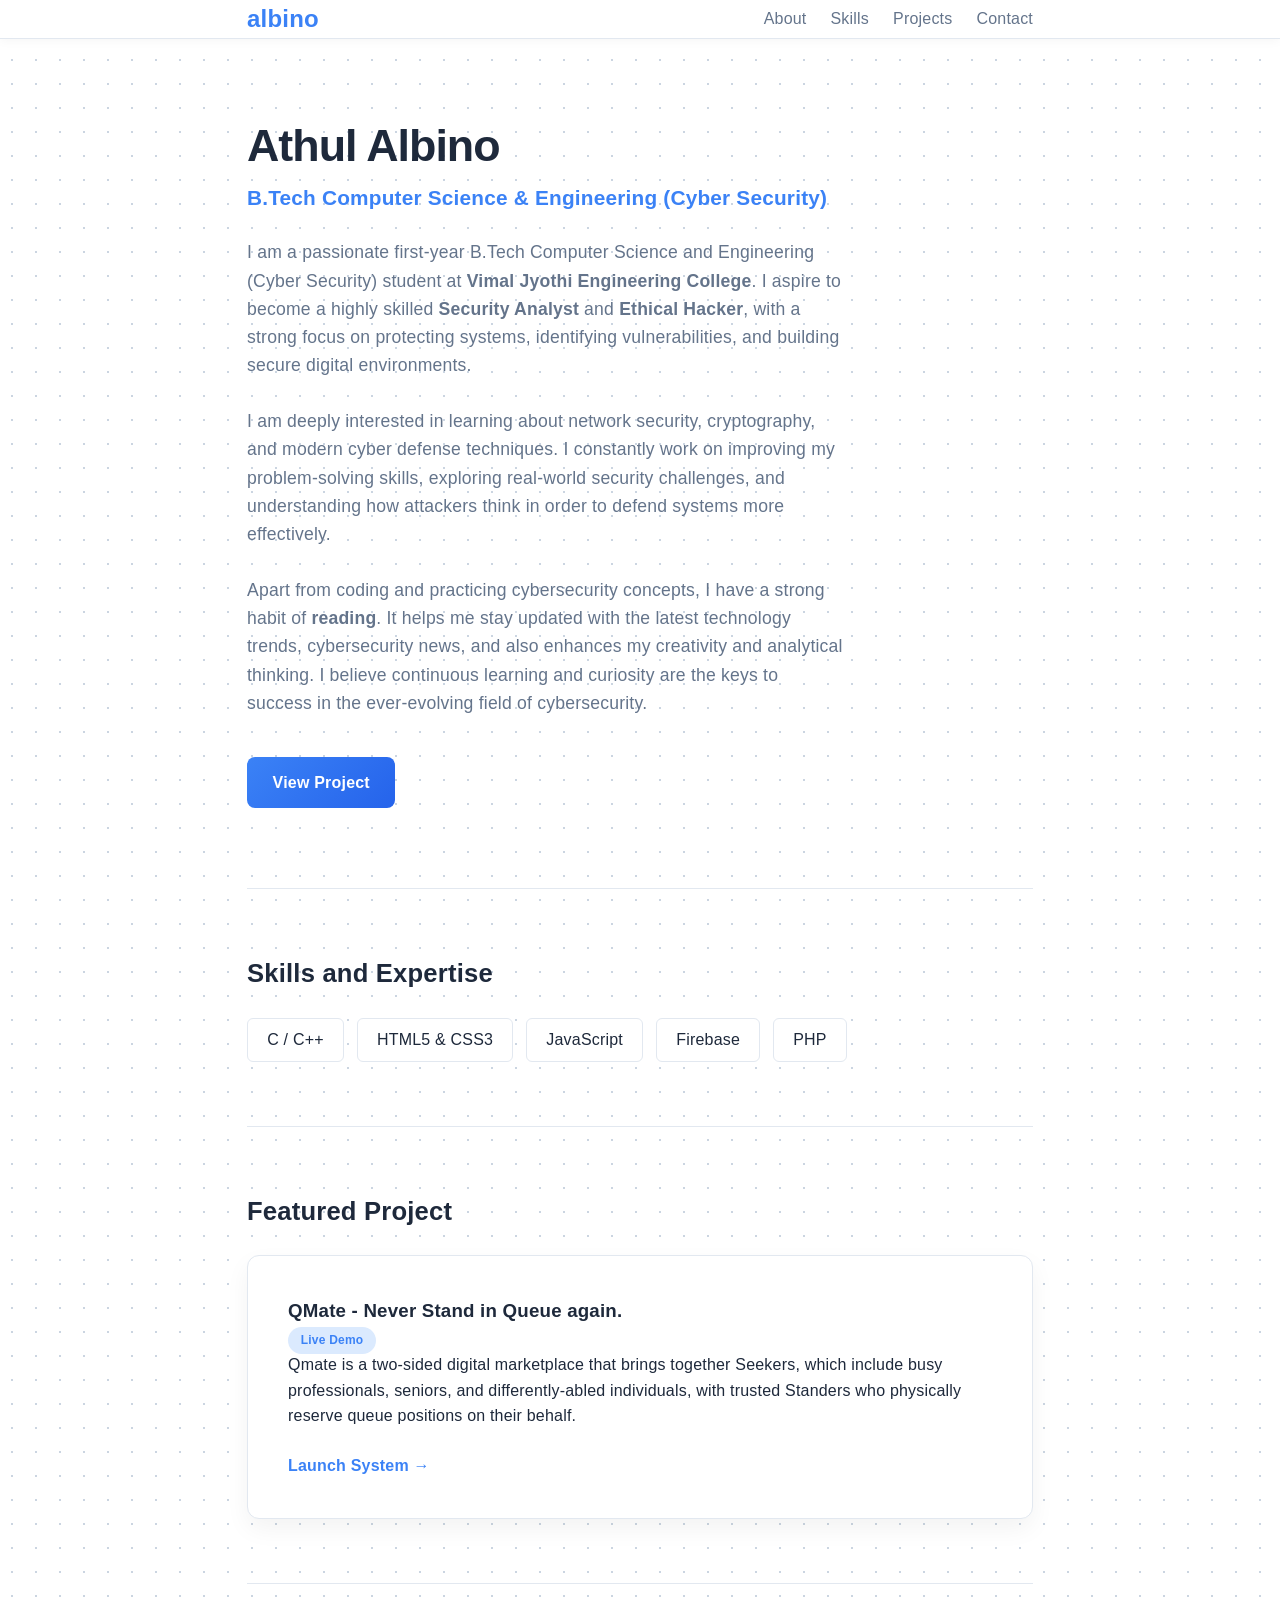
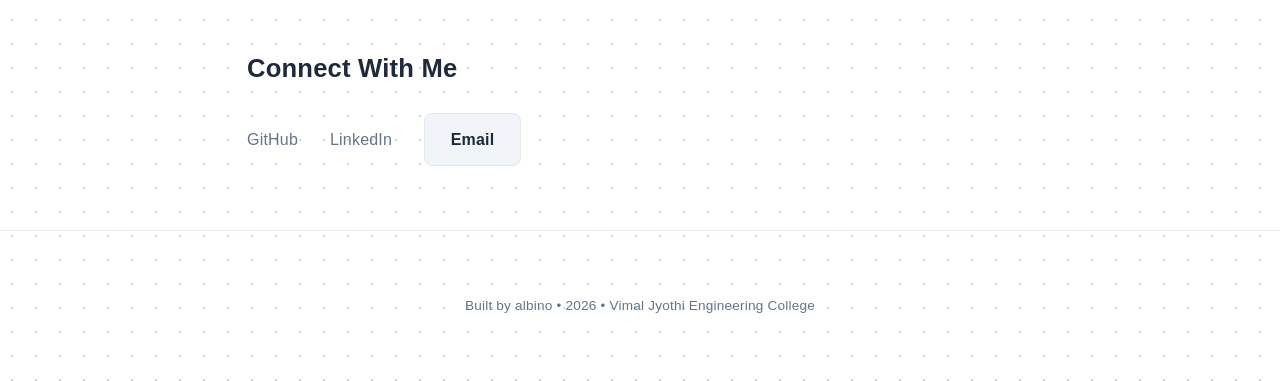
==== index.html @ cb279589 "portfolio updated" ====
<!DOCTYPE html>
<html lang="en">
<head>
    <meta charset="UTF-8">
    <meta name="viewport" content="width=device-width, initial-scale=1.0">
    <title>Portfolio</title>
    <link rel="stylesheet" href="style.css?v=1.3">
</head>
<body>
    <header>
        <nav class="container">
            <div class="logo">albino</div>
            <ul class="nav-links">
                <li><a href="#about">About</a></li>
                <li><a href="#skills">Skills</a></li>
                <li><a href="#projects">Projects</a></li>
                <li><a href="#contact">Contact</a></li>
            </ul>
        </nav>
    </header>

    <main class="container">
        <section id="about" class="hero">
            <div class="hero-content">
                <h1>Athul Albino</h1>
                <p class="tagline">B.Tech Computer Science & Engineering (Cyber Security)</p>
                <p class="description">
                    I am a passionate first-year B.Tech Computer Science and Engineering (Cyber Security) student at <strong>Vimal Jyothi Engineering College</strong>.
                    I aspire to become a highly skilled <strong>Security Analyst</strong> and <strong>Ethical Hacker</strong>, with a strong focus on protecting systems, identifying vulnerabilities, and building secure digital environments.
                    <br><br>
                    I am deeply interested in learning about network security, cryptography, and modern cyber defense techniques. 
                    I constantly work on improving my problem-solving skills, exploring real-world security challenges, and understanding how attackers think in order to defend systems more effectively.
                    <br><br>
                    Apart from coding and practicing cybersecurity concepts, I have a strong habit of <strong>reading</strong>. It helps me stay updated with the latest technology trends, cybersecurity news, and also enhances my creativity and analytical thinking. 
                    I believe continuous learning and curiosity are the keys to success in the ever-evolving field of cybersecurity.
                </p>
                <div class="hero-btns">
                    <a href="#projects" class="btn-main">View Project</a>
                </div>
            </div>
        </section>

        <section id="skills" class="section">
            <h2 class="section-title">Skills and Expertise</h2>
            <div class="skills-container">
                <span class="skill-tag">C / C++</span>
                <span class="skill-tag">HTML5 & CSS3</span>
                <span class="skill-tag">JavaScript</span>
                <span class="skill-tag">Firebase</span>
                <span class="skill-tag">PHP</span>
            </div>
        </section>

        <section id="projects" class="section">
            <h2 class="section-title">Featured Project</h2>
            <div class="project-card">
                <div class="project-header">
                    <h3>QMate - Never Stand in Queue again.</h3>
                    <span class="status-badge">Live Demo</span>
                </div>
                <p>Qmate is a two-sided digital marketplace that brings together Seekers, which include busy professionals, seniors, and differently-abled individuals, with trusted Standers who physically reserve queue positions on their behalf.</p>
                <div class="project-links">
                    <a href="https://qmateapp1.web.app" target="_blank" class="text-link">Launch System &rarr;</a>
                </div>
            </div>
        </section>

        <section id="contact" class="section">
            <h2 class="section-title">Connect With Me</h2>
            <div class="contact-bar">
                <a href="https://github.com/athul-albino" target="_blank" class="contact-item">GitHub</a>
                <a href="https://www.linkedin.com/in/athul-albino-01630037b/" target="_blank" class="contact-item">LinkedIn</a>
                <a href="mailto:albinoathul@gmail.com" class="btn-email-small">Email</a>
            </div>
        </section>
    </main>

    <footer>
        <p>Built by albino &bull; 2026 &bull; Vimal Jyothi Engineering College</p>
    </footer>
</body>
</html>
---- style.css ----
:root {
    --primary: #3b82f6; 
    --primary-bg: #ffffff;
    --text-main: #1e293b;
    --text-light: #64748b;
    --border: #e2e8f0;
    --transition-speed: 0.25s;
}

/* Reset */
* {
    margin: 0;
    padding: 0;
    box-sizing: border-box;
}

body {
    font-family: 'Inter', -apple-system, sans-serif;
    background-color: var(--primary-bg);
    background-image: radial-gradient(#cbd5e1 0.8px, transparent 0.8px);
    background-size: 24px 24px;
    color: var(--text-main);
    line-height: 1.6;
    letter-spacing: 0.2px;
    transition: background 0.3s, color 0.3s;
}

/* Layout */
.container {
    max-width: 850px;
    margin: 0 auto;
    padding: 0 2rem; /* Proper spacing for nav and content */
}

/* Header */
header {
    background: rgba(255, 255, 255, 0.95);
    backdrop-filter: blur(8px);
    border-bottom: 1px solid var(--border);
    position: sticky;
    top: 0;
    z-index: 100;
    box-shadow: 0 2px 10px rgba(0,0,0,0.04);
}

nav {
    display: flex;
    justify-content: space-between;
    align-items: center;
    padding: 0.5rem 0;
    gap: 1rem;
}

.logo {
    font-weight: 800;
    font-size: 1.5rem;
    color: var(--primary);
}

/* Nav links */
.nav-links {
    list-style: none;
    display: flex;
    gap: 1.5rem;
}

.nav-links a {
    text-decoration: none;
    color: var(--text-light);
    font-weight: 500;
    transition: all var(--transition-speed);
}

.nav-links a:hover {
    color: var(--primary);
}

/* Hero */
.hero {
    padding: 5rem 0;
}

h1 {
    font-size: 2.8rem;
    margin-bottom: 0.5rem;
    letter-spacing: -1px;
    line-height: 1.2;
}

.tagline {
    font-size: 1.3rem;
    color: var(--primary);
    font-weight: 600;
    margin-bottom: 1.5rem;
}

.description {
    color: var(--text-light);
    font-size: 1.1rem;
    margin-bottom: 2.5rem;
    max-width: 600px;
}

/* Buttons */
.btn-main, .btn-email-small {
    padding: 0.8rem 1.6rem;
    border-radius: 8px;
    text-decoration: none;
    font-weight: 600;
    display: inline-block;
    transition: all var(--transition-speed) ease;
}

.btn-main {
    background: linear-gradient(135deg, #3b82f6, #2563eb);
    color: white;
}

.btn-main:hover {
    background: linear-gradient(135deg, #2563eb, #1d4ed8);
}

.btn-main:active {
    transform: scale(0.97);
}

.btn-email-small {
    background: #f1f5f9;
    color: var(--text-main);
    border: 1px solid var(--border);
}

.btn-email-small:hover {
    background: #e2e8f0;
}

/* Sections */
.section {
    padding: 4rem 0;
    border-top: 1px solid var(--border);
}

.section-title {
    font-size: 1.6rem;
    margin-bottom: 1.5rem;
}

/* Skills */
.skills-container {
    display: flex;
    flex-wrap: wrap;
    gap: 0.8rem;
}

.skill-tag {
    background: white;
    border: 1px solid var(--border);
    padding: 0.5rem 1.2rem;
    border-radius: 6px;
    font-weight: 500;
    display: inline-block;
    transition: all var(--transition-speed);
}

.skill-tag:hover {
    border-color: var(--primary);
    color: var(--primary);
}

/* Project Card */
.project-card {
    background: white;
    padding: 2.5rem;
    border: 1px solid var(--border);
    border-radius: 12px;
    box-shadow: 0 10px 25px rgba(0,0,0,0.05);
    transition: transform var(--transition-speed), box-shadow var(--transition-speed);
}

.project-card:hover {
    transform: translateY(-4px);
    box-shadow: 0 15px 35px rgba(0,0,0,0.08);
}

/* Status Badge */
.status-badge {
    background: #dbeafe;
    color: var(--primary);
    font-size: 0.75rem;
    font-weight: 700;
    padding: 0.4rem 0.8rem;
    border-radius: 50px;
}

/* Links */
.text-link {
    color: var(--primary);
    text-decoration: none;
    font-weight: bold;
    display: inline-block;
    margin-top: 1.5rem;
}

/* Contact */
.contact-bar {
    display: flex;
    align-items: center;
    gap: 2rem;
    flex-wrap: wrap;
}

.contact-item {
    text-decoration: none;
    color: var(--text-light);
    font-weight: 500;
}

/* Footer */
footer {
    text-align: center;
    padding: 4rem 0;
    border-top: 1px solid var(--border);
    color: var(--text-light);
    font-size: 0.85rem;
}

/* Mobile */
@media (max-width: 600px) {
    .container {
        padding: 0 1.2rem;
    }

    .nav-links {
        display: none;
    }

    .hero {
        padding: 3rem 0;
    }

    .section {
        padding: 2.5rem 0;
    }

    h1 {
        font-size: 2.2rem;
    }

    .project-card {
        padding: 1.8rem;
    }

    .contact-bar {
        flex-direction: column;
        align-items: flex-start;
        gap: 1rem;
    }
}

/* Dark Mode (auto based on system) */
@media (prefers-color-scheme: dark) {
    :root {
        --primary-bg: #0f172a;
        --text-main: #f1f5f9;
        --text-light: #94a3b8;
        --border: #1e293b;
    }

    body {
        background-color: var(--primary-bg);
        background-image: radial-gradient(#1e293b 0.8px, transparent 0.8px);
        color: var(--text-main);
    }

    header,
    .skill-tag,
    .project-card,
    .btn-email-small {
        background: #1b1f2a;
    }

    .btn-email-small {
        border-color: #333;
    }

    .nav-links a,
    .contact-item,
    .description,
    .text-link {
        color: var(--text-light);
    }
}
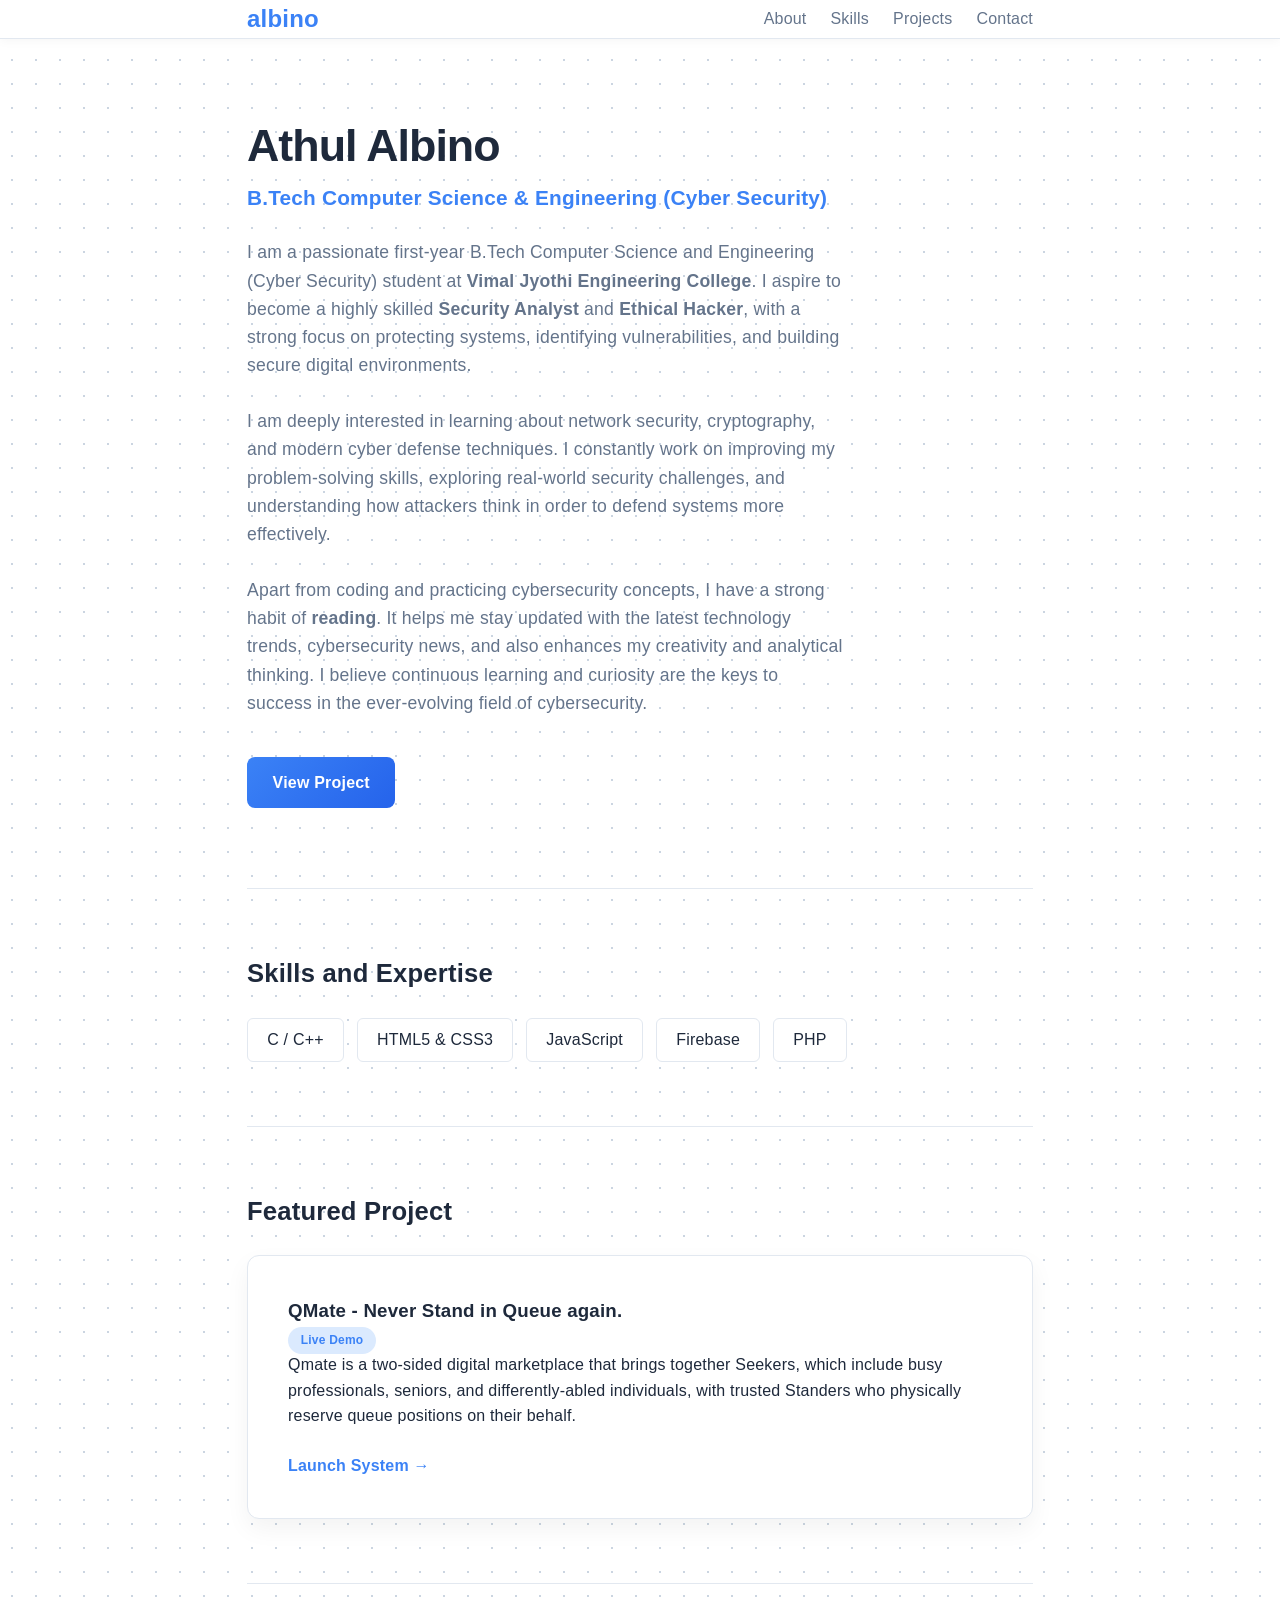
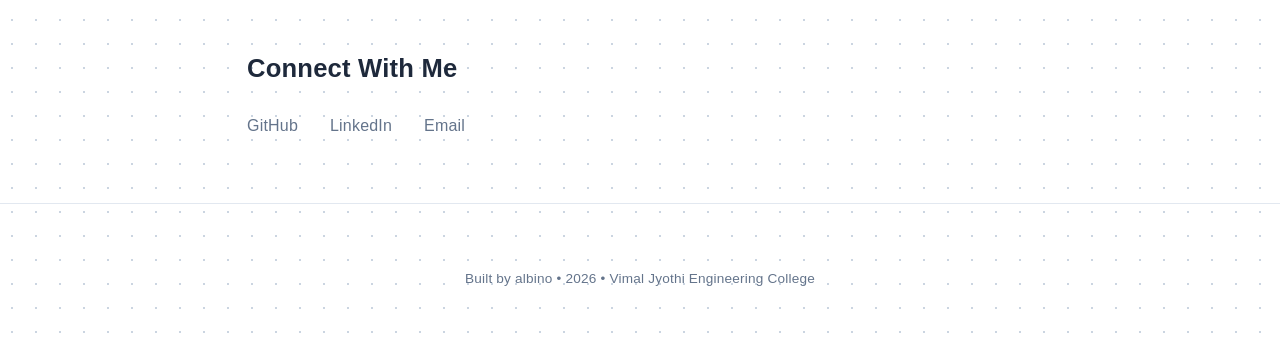
==== commit 7e41d94e: "Update index.html" ====
--- a/index.html
+++ b/index.html
@@ -70,7 +70,7 @@
             <div class="contact-bar">
                 <a href="https://github.com/athul-albino" target="_blank" class="contact-item">GitHub</a>
                 <a href="https://www.linkedin.com/in/athul-albino-01630037b/" target="_blank" class="contact-item">LinkedIn</a>
-                <a href="mailto:albinoathul@gmail.com" class="btn-email-small">Email</a>
+                <a href="mailto:albinoathul@gmail.com" target="_blank" class="contact-item">Email</a>
             </div>
         </section>
     </main>
@@ -79,4 +79,4 @@
         <p>Built by albino &bull; 2026 &bull; Vimal Jyothi Engineering College</p>
     </footer>
 </body>
-</html>+</html>
--- a/style.css
+++ b/style.css
@@ -124,15 +124,7 @@
     transform: scale(0.97);
 }
 
-.btn-email-small {
-    background: #f1f5f9;
-    color: var(--text-main);
-    border: 1px solid var(--border);
-}
-
-.btn-email-small:hover {
-    background: #e2e8f0;
-}
+
 
 /* Sections */
 .section {
@@ -289,4 +281,4 @@
     .text-link {
         color: var(--text-light);
     }
-}+}
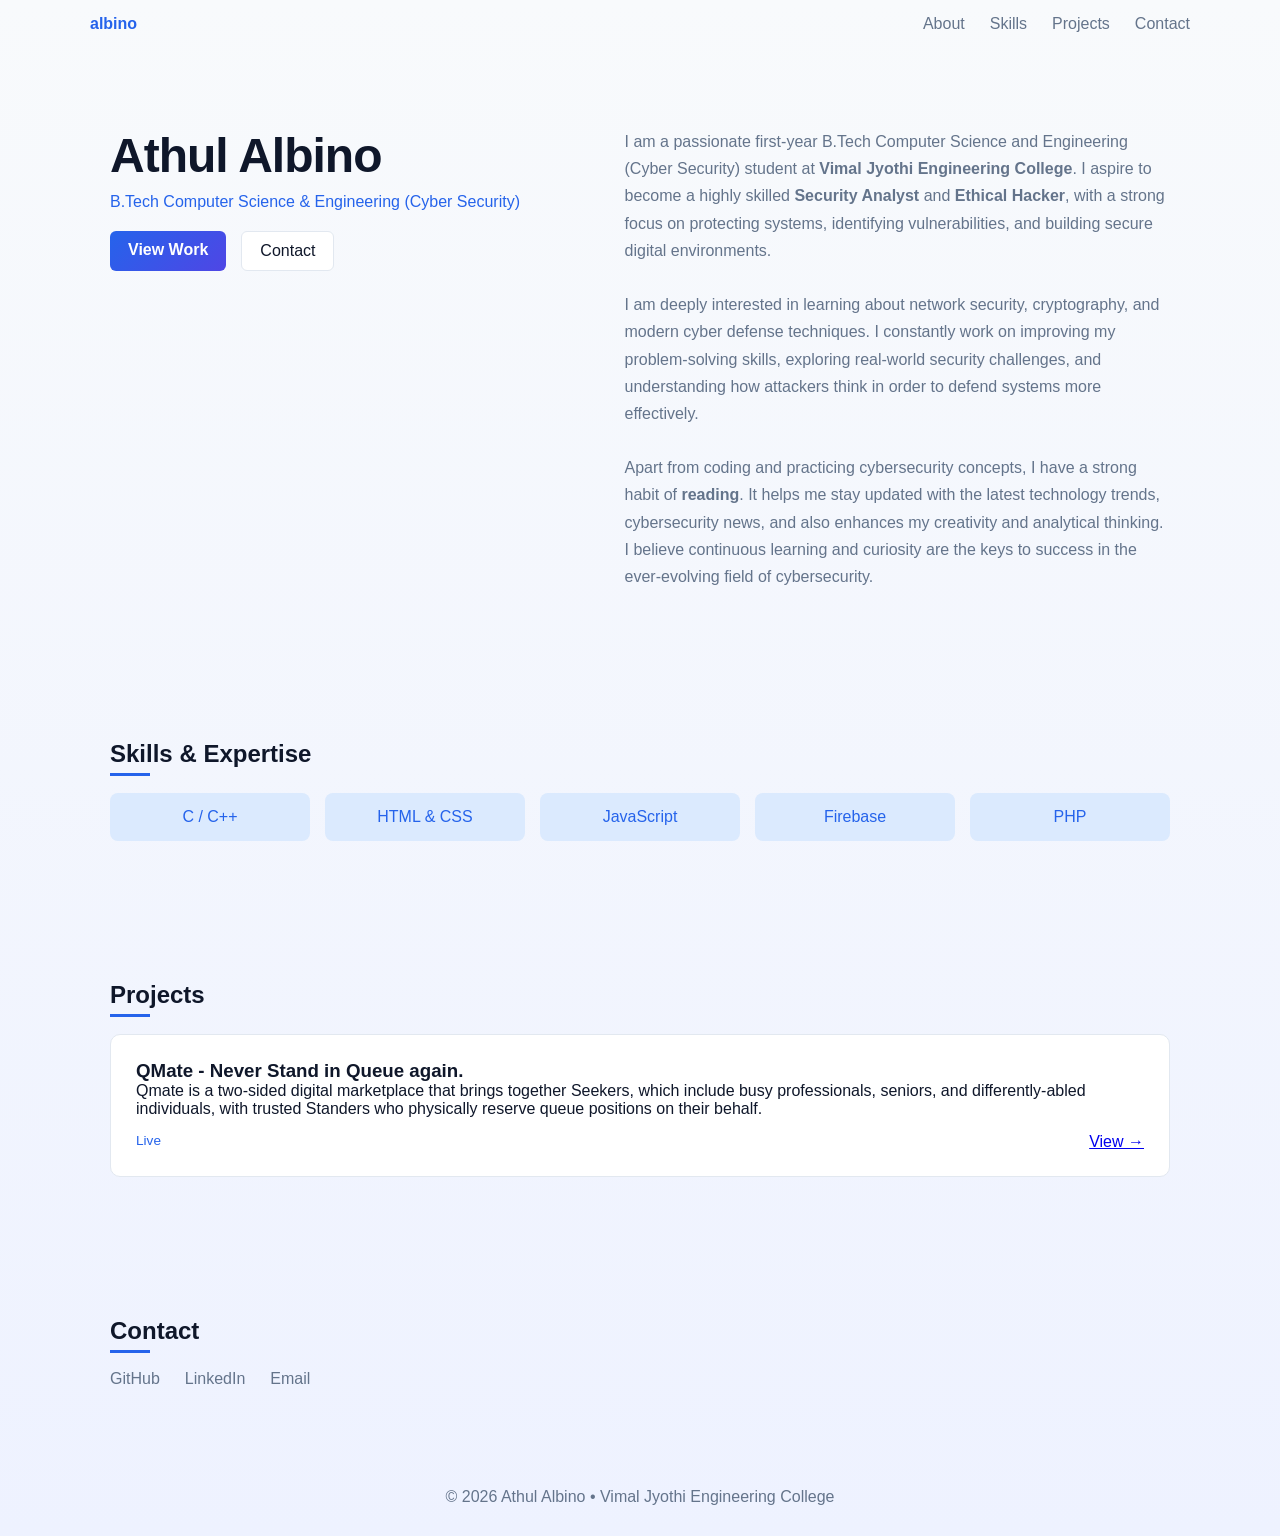
==== commit eb066802: "updated the style:" ====
--- a/index.html
+++ b/index.html
@@ -3,80 +3,113 @@
 <head>
     <meta charset="UTF-8">
     <meta name="viewport" content="width=device-width, initial-scale=1.0">
-    <title>Portfolio</title>
-    <link rel="stylesheet" href="style.css?v=1.3">
+    <title>Athul Albino | Portfolio</title>
+    <link rel="stylesheet" href="style.css">
 </head>
 <body>
-    <header>
-        <nav class="container">
-            <div class="logo">albino</div>
-            <ul class="nav-links">
-                <li><a href="#about">About</a></li>
-                <li><a href="#skills">Skills</a></li>
-                <li><a href="#projects">Projects</a></li>
-                <li><a href="#contact">Contact</a></li>
-            </ul>
-        </nav>
-    </header>
 
-    <main class="container">
-        <section id="about" class="hero">
-            <div class="hero-content">
-                <h1>Athul Albino</h1>
-                <p class="tagline">B.Tech Computer Science & Engineering (Cyber Security)</p>
-                <p class="description">
-                    I am a passionate first-year B.Tech Computer Science and Engineering (Cyber Security) student at <strong>Vimal Jyothi Engineering College</strong>.
-                    I aspire to become a highly skilled <strong>Security Analyst</strong> and <strong>Ethical Hacker</strong>, with a strong focus on protecting systems, identifying vulnerabilities, and building secure digital environments.
-                    <br><br>
-                    I am deeply interested in learning about network security, cryptography, and modern cyber defense techniques. 
-                    I constantly work on improving my problem-solving skills, exploring real-world security challenges, and understanding how attackers think in order to defend systems more effectively.
-                    <br><br>
-                    Apart from coding and practicing cybersecurity concepts, I have a strong habit of <strong>reading</strong>. It helps me stay updated with the latest technology trends, cybersecurity news, and also enhances my creativity and analytical thinking. 
-                    I believe continuous learning and curiosity are the keys to success in the ever-evolving field of cybersecurity.
+<header>
+    <nav class="container nav-bar">
+        <div class="logo">albino</div>
+
+        <ul class="nav-links" id="navLinks">
+            <li><a href="#about">About</a></li>
+            <li><a href="#skills">Skills</a></li>
+            <li><a href="#projects">Projects</a></li>
+            <li><a href="#contact">Contact</a></li>
+        </ul>
+
+        <div class="hamburger" id="hamburger">
+            <span></span>
+            <span></span>
+            <span></span>
+        </div>
+    </nav>
+</header>
+
+<main class="container">
+
+    <!-- HERO -->
+    <section id="about" class="hero-grid">
+        <div class="hero-left">
+            <h1>Athul Albino</h1>
+            <p class="tagline">B.Tech Computer Science & Engineering (Cyber Security)</p>
+
+            <div class="hero-actions">
+                <a href="#projects" class="btn-primary">View Work</a>
+                <a href="#contact" class="btn-secondary">Contact</a>
+            </div>
+        </div>
+
+        <div class="hero-right">
+            <p>
+                I am a passionate first-year B.Tech Computer Science and Engineering (Cyber Security) student at <strong>Vimal Jyothi Engineering College</strong>.
+                I aspire to become a highly skilled <strong>Security Analyst</strong> and <strong>Ethical Hacker</strong>, with a strong focus on protecting systems, identifying vulnerabilities, and building secure digital environments.
+                <br><br>
+                I am deeply interested in learning about network security, cryptography, and modern cyber defense techniques. 
+                I constantly work on improving my problem-solving skills, exploring real-world security challenges, and understanding how attackers think in order to defend systems more effectively.
+                <br><br>
+                Apart from coding and practicing cybersecurity concepts, I have a strong habit of <strong>reading</strong>. It helps me stay updated with the latest technology trends, cybersecurity news, and also enhances my creativity and analytical thinking. 
+                I believe continuous learning and curiosity are the keys to success in the ever-evolving field of cybersecurity.
+            </p>
+        </div>
+    </section>
+
+    <!-- SKILLS -->
+    <section id="skills" class="section">
+        <h2>Skills & Expertise</h2>
+        <div class="skills-grid">
+            <div class="skill-box">C / C++</div>
+            <div class="skill-box">HTML & CSS</div>
+            <div class="skill-box">JavaScript</div>
+            <div class="skill-box">Firebase</div>
+            <div class="skill-box">PHP</div>
+        </div>
+    </section>
+
+    <!-- PROJECT -->
+    <section id="projects" class="section">
+        <h2>Projects</h2>
+
+        <div class="projects-grid">
+            <div class="project-card">
+                <h3>QMate - Never Stand in Queue again.</h3>
+                <p>
+                    Qmate is a two-sided digital marketplace that brings together Seekers, which include busy professionals, seniors, and differently-abled individuals, with trusted Standers who physically reserve queue positions on their behalf.
                 </p>
-                <div class="hero-btns">
-                    <a href="#projects" class="btn-main">View Project</a>
+
+                <div class="project-footer">
+                    <span class="status">Live</span>
+                    <a href="https://qmateapp1.web.app" target="_blank">View →</a>
                 </div>
             </div>
-        </section>
+        </div>
+    </section>
 
-        <section id="skills" class="section">
-            <h2 class="section-title">Skills and Expertise</h2>
-            <div class="skills-container">
-                <span class="skill-tag">C / C++</span>
-                <span class="skill-tag">HTML5 & CSS3</span>
-                <span class="skill-tag">JavaScript</span>
-                <span class="skill-tag">Firebase</span>
-                <span class="skill-tag">PHP</span>
-            </div>
-        </section>
+    <!-- CONTACT -->
+    <section id="contact" class="section">
+        <h2>Contact</h2>
+        <div class="contact-grid">
+            <a href="https://github.com/athul-albino" target="_blank">GitHub</a>
+            <a href="https://www.linkedin.com/in/athul-albino-01630037b/" target="_blank">LinkedIn</a>
+            <a href="mailto:albinoathul@gmail.com">Email</a>
+        </div>
+    </section>
 
-        <section id="projects" class="section">
-            <h2 class="section-title">Featured Project</h2>
-            <div class="project-card">
-                <div class="project-header">
-                    <h3>QMate - Never Stand in Queue again.</h3>
-                    <span class="status-badge">Live Demo</span>
-                </div>
-                <p>Qmate is a two-sided digital marketplace that brings together Seekers, which include busy professionals, seniors, and differently-abled individuals, with trusted Standers who physically reserve queue positions on their behalf.</p>
-                <div class="project-links">
-                    <a href="https://qmateapp1.web.app" target="_blank" class="text-link">Launch System &rarr;</a>
-                </div>
-            </div>
-        </section>
+</main>
 
-        <section id="contact" class="section">
-            <h2 class="section-title">Connect With Me</h2>
-            <div class="contact-bar">
-                <a href="https://github.com/athul-albino" target="_blank" class="contact-item">GitHub</a>
-                <a href="https://www.linkedin.com/in/athul-albino-01630037b/" target="_blank" class="contact-item">LinkedIn</a>
-                <a href="mailto:albinoathul@gmail.com" target="_blank" class="contact-item">Email</a>
-            </div>
-        </section>
-    </main>
+<footer>
+    <p>© 2026 Athul Albino • Vimal Jyothi Engineering College</p>
+</footer>
 
-    <footer>
-        <p>Built by albino &bull; 2026 &bull; Vimal Jyothi Engineering College</p>
-    </footer>
+<script>
+const hamburger = document.getElementById("hamburger");
+const navLinks = document.getElementById("navLinks");
+
+hamburger.addEventListener("click", () => {
+    navLinks.classList.toggle("active");
+});
+</script>
+
 </body>
-</html>
+</html>
--- a/style.css
+++ b/style.css
@@ -1,10 +1,11 @@
 :root {
-    --primary: #3b82f6; 
-    --primary-bg: #ffffff;
-    --text-main: #1e293b;
-    --text-light: #64748b;
+    --primary: #2563eb;
+    --secondary: #4f46e5;
+    --bg: #f8fafc;
+    --card: #ffffff;
+    --text: #0f172a;
+    --muted: #64748b;
     --border: #e2e8f0;
-    --transition-speed: 0.25s;
 }
 
 /* Reset */
@@ -15,270 +16,225 @@
 }
 
 body {
-    font-family: 'Inter', -apple-system, sans-serif;
-    background-color: var(--primary-bg);
-    background-image: radial-gradient(#cbd5e1 0.8px, transparent 0.8px);
-    background-size: 24px 24px;
-    color: var(--text-main);
-    line-height: 1.6;
-    letter-spacing: 0.2px;
-    transition: background 0.3s, color 0.3s;
+    font-family: Arial, sans-serif;
+    background: linear-gradient(to bottom, #f8fafc, #eef2ff);
+    color: var(--text);
 }
 
 /* Layout */
 .container {
-    max-width: 850px;
-    margin: 0 auto;
-    padding: 0 2rem; /* Proper spacing for nav and content */
-}
-
-/* Header */
-header {
-    background: rgba(255, 255, 255, 0.95);
-    backdrop-filter: blur(8px);
-    border-bottom: 1px solid var(--border);
-    position: sticky;
-    top: 0;
-    z-index: 100;
-    box-shadow: 0 2px 10px rgba(0,0,0,0.04);
-}
-
-nav {
+    max-width: 1100px;
+    margin: auto;
+    padding: 0 20px;
+}
+
+/* Navbar */
+.nav-bar {
     display: flex;
     justify-content: space-between;
     align-items: center;
-    padding: 0.5rem 0;
-    gap: 1rem;
+    padding: 15px 0;
 }
 
 .logo {
-    font-weight: 800;
-    font-size: 1.5rem;
-    color: var(--primary);
-}
-
-/* Nav links */
+    font-weight: bold;
+    color: var(--primary);
+}
+
 .nav-links {
+    display: flex;
+    gap: 25px;
     list-style: none;
-    display: flex;
-    gap: 1.5rem;
 }
 
 .nav-links a {
     text-decoration: none;
-    color: var(--text-light);
+    color: var(--muted);
     font-weight: 500;
-    transition: all var(--transition-speed);
 }
 
 .nav-links a:hover {
     color: var(--primary);
 }
 
-/* Hero */
-.hero {
-    padding: 5rem 0;
-}
-
-h1 {
-    font-size: 2.8rem;
-    margin-bottom: 0.5rem;
+/* Hamburger */
+.hamburger {
+    display: none;
+    flex-direction: column;
+    gap: 5px;
+    cursor: pointer;
+}
+
+.hamburger span {
+    width: 25px;
+    height: 3px;
+    background: var(--text);
+}
+
+/* HERO */
+.hero-grid {
+    display: grid;
+    grid-template-columns: 1fr 1.2fr;
+    gap: 60px;
+    padding: 80px 0;
+}
+
+.hero-left h1 {
+    font-size: 3rem;
+    color: #0f172a; /* solid professional black */
     letter-spacing: -1px;
-    line-height: 1.2;
 }
 
 .tagline {
-    font-size: 1.3rem;
-    color: var(--primary);
+    color: var(--primary);
+    margin: 10px 0 20px;
+}
+
+.hero-actions {
+    display: flex;
+    gap: 15px;
+}
+
+.hero-right {
+    color: var(--muted);
+    line-height: 1.7;
+}
+
+/* Buttons */
+.btn-primary {
+    background: linear-gradient(135deg, var(--primary), var(--secondary));
+    color: white;
+    padding: 10px 18px;
+    border-radius: 6px;
+    text-decoration: none;
     font-weight: 600;
-    margin-bottom: 1.5rem;
-}
-
-.description {
-    color: var(--text-light);
-    font-size: 1.1rem;
-    margin-bottom: 2.5rem;
-    max-width: 600px;
-}
-
-/* Buttons */
-.btn-main, .btn-email-small {
-    padding: 0.8rem 1.6rem;
-    border-radius: 8px;
-    text-decoration: none;
-    font-weight: 600;
-    display: inline-block;
-    transition: all var(--transition-speed) ease;
-}
-
-.btn-main {
-    background: linear-gradient(135deg, #3b82f6, #2563eb);
-    color: white;
-}
-
-.btn-main:hover {
-    background: linear-gradient(135deg, #2563eb, #1d4ed8);
-}
-
-.btn-main:active {
-    transform: scale(0.97);
-}
-
-
+}
+
+.btn-secondary {
+    border: 1px solid var(--border);
+    padding: 10px 18px;
+    border-radius: 6px;
+    background: white;
+    text-decoration: none;
+    color: var(--text);
+}
 
 /* Sections */
 .section {
-    padding: 4rem 0;
-    border-top: 1px solid var(--border);
-}
-
-.section-title {
-    font-size: 1.6rem;
-    margin-bottom: 1.5rem;
+    padding: 70px 0;
+}
+
+.section h2 {
+    margin-bottom: 25px;
+    position: relative;
+}
+
+.section h2::after {
+    content: "";
+    width: 40px;
+    height: 3px;
+    background: var(--primary);
+    position: absolute;
+    bottom: -8px;
+    left: 0;
 }
 
 /* Skills */
-.skills-container {
-    display: flex;
-    flex-wrap: wrap;
-    gap: 0.8rem;
-}
-
-.skill-tag {
-    background: white;
+.skills-grid {
+    display: grid;
+    grid-template-columns: repeat(auto-fit, minmax(140px, 1fr));
+    gap: 15px;
+}
+
+.skill-box {
+    background: #dbeafe;
+    color: var(--primary);
+    padding: 15px;
+    text-align: center;
+    border-radius: 8px;
+    font-weight: 500;
+}
+
+/* Projects */
+.projects-grid {
+    display: grid;
+    gap: 20px;
+}
+
+.project-card {
+    background: var(--card);
+    padding: 25px;
+    border-radius: 10px;
     border: 1px solid var(--border);
-    padding: 0.5rem 1.2rem;
-    border-radius: 6px;
-    font-weight: 500;
-    display: inline-block;
-    transition: all var(--transition-speed);
-}
-
-.skill-tag:hover {
-    border-color: var(--primary);
-    color: var(--primary);
-}
-
-/* Project Card */
-.project-card {
-    background: white;
-    padding: 2.5rem;
-    border: 1px solid var(--border);
-    border-radius: 12px;
-    box-shadow: 0 10px 25px rgba(0,0,0,0.05);
-    transition: transform var(--transition-speed), box-shadow var(--transition-speed);
+    transition: 0.3s;
 }
 
 .project-card:hover {
-    transform: translateY(-4px);
-    box-shadow: 0 15px 35px rgba(0,0,0,0.08);
-}
-
-/* Status Badge */
-.status-badge {
-    background: #dbeafe;
-    color: var(--primary);
-    font-size: 0.75rem;
-    font-weight: 700;
-    padding: 0.4rem 0.8rem;
-    border-radius: 50px;
-}
-
-/* Links */
-.text-link {
-    color: var(--primary);
-    text-decoration: none;
-    font-weight: bold;
-    display: inline-block;
-    margin-top: 1.5rem;
+    transform: translateY(-8px);
+    box-shadow: 0 15px 40px rgba(37, 99, 235, 0.2);
+}
+
+.project-footer {
+    display: flex;
+    justify-content: space-between;
+    margin-top: 15px;
+}
+
+.status {
+    color: var(--primary);
+    font-size: 0.85rem;
 }
 
 /* Contact */
-.contact-bar {
-    display: flex;
-    align-items: center;
-    gap: 2rem;
-    flex-wrap: wrap;
-}
-
-.contact-item {
-    text-decoration: none;
-    color: var(--text-light);
-    font-weight: 500;
+.contact-grid {
+    display: flex;
+    gap: 25px;
+}
+
+.contact-grid a {
+    text-decoration: none;
+    color: var(--muted);
+}
+
+.contact-grid a:hover {
+    color: var(--primary);
 }
 
 /* Footer */
 footer {
     text-align: center;
-    padding: 4rem 0;
-    border-top: 1px solid var(--border);
-    color: var(--text-light);
-    font-size: 0.85rem;
+    padding: 30px;
+    color: var(--muted);
 }
 
 /* Mobile */
-@media (max-width: 600px) {
-    .container {
-        padding: 0 1.2rem;
+@media (max-width: 800px) {
+
+    .hero-grid {
+        grid-template-columns: 1fr;
     }
 
     .nav-links {
         display: none;
-    }
-
-    .hero {
-        padding: 3rem 0;
-    }
-
-    .section {
-        padding: 2.5rem 0;
-    }
-
-    h1 {
-        font-size: 2.2rem;
-    }
-
-    .project-card {
-        padding: 1.8rem;
-    }
-
-    .contact-bar {
+        position: absolute;
+        top: 60px;
+        right: 0;
+        width: 100%;
+        background: white;
         flex-direction: column;
-        align-items: flex-start;
-        gap: 1rem;
-    }
-}
-
-/* Dark Mode (auto based on system) */
-@media (prefers-color-scheme: dark) {
-    :root {
-        --primary-bg: #0f172a;
-        --text-main: #f1f5f9;
-        --text-light: #94a3b8;
-        --border: #1e293b;
-    }
-
-    body {
-        background-color: var(--primary-bg);
-        background-image: radial-gradient(#1e293b 0.8px, transparent 0.8px);
-        color: var(--text-main);
-    }
-
-    header,
-    .skill-tag,
-    .project-card,
-    .btn-email-small {
-        background: #1b1f2a;
-    }
-
-    .btn-email-small {
-        border-color: #333;
-    }
-
-    .nav-links a,
-    .contact-item,
-    .description,
-    .text-link {
-        color: var(--text-light);
-    }
-}
+        align-items: center;
+        padding: 20px 0;
+    }
+
+    .nav-links.active {
+        display: flex;
+    }
+
+    .hamburger {
+        display: flex;
+    }
+
+    .contact-grid {
+        flex-direction: column;
+    }
+}
